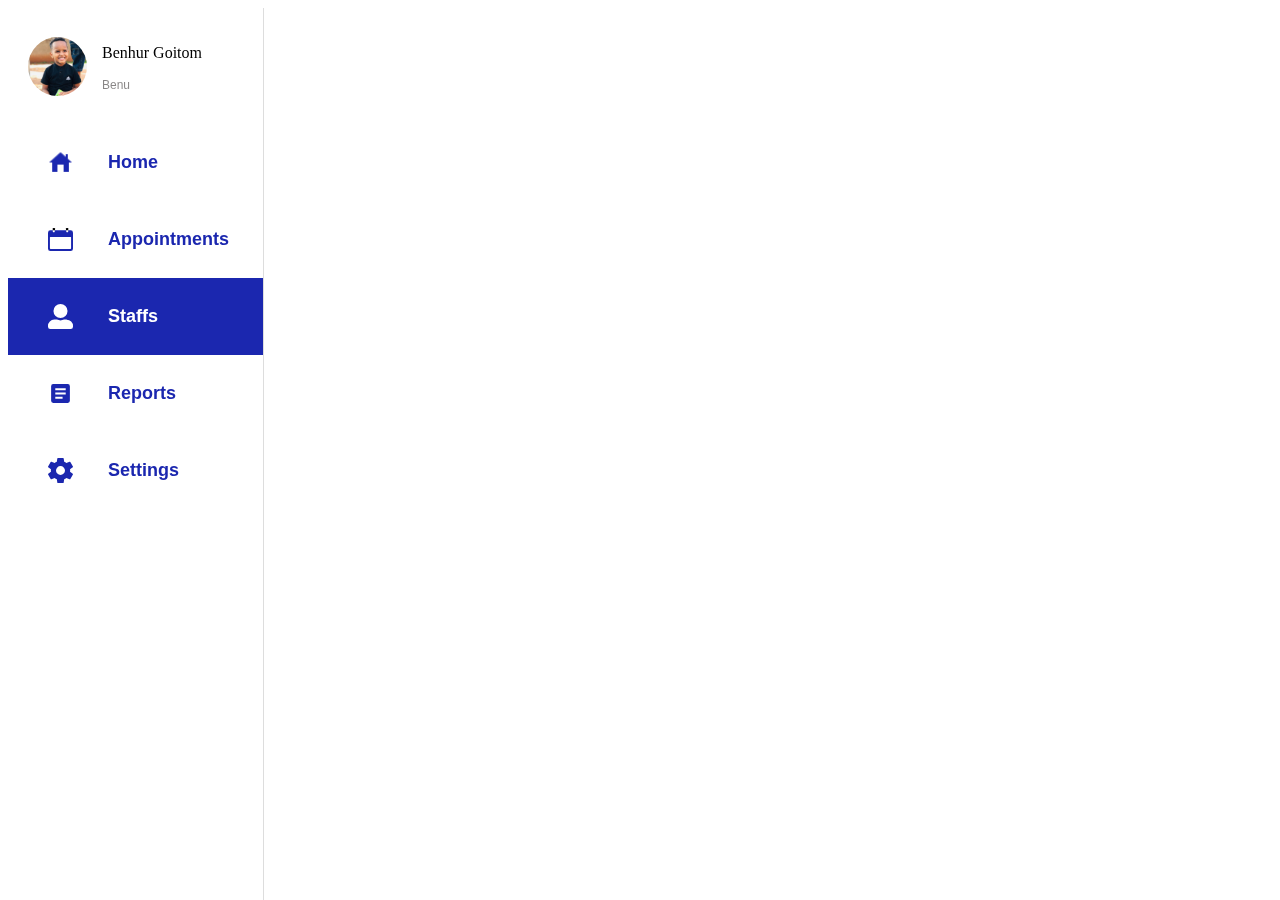
==== index.html @ 437769f2 "Adding a sidebar Menu" ====
<!DOCTYPE html>
<html lang="en">
<head>
    <meta charset="UTF-8">
    <meta http-equiv="X-UA-Compatible" content="IE=edge">
    <meta name="viewport" content="width=device-width, initial-scale=1.0">
    <title>lot Dashboard</title>
    <link rel="stylesheet" href="index.css">
</head>
<body>
    <div id="wrap">
        <div class="container">
            <div class="sidebar_container">
                <div class="profile">
                    <img class="profile_image" src="abidara.jpg" alt="">
                    <div class="profile_info">
                        <p class="profile__info">
                            Benhur Goitom
                        </p>
                        <p class="profile__info_content">
                            Benu
                        </p>
                    </div>
                </div>
                <a href="#">
                    <div class="container_menu">
                        <img class="container__menu_icon" src="home.png" alt="">
                        <p class="container_menu_title">Home</p>
                    </div>
                </a>
                <a href="#">
                    <div class="container_menu">
                        <img class="container_menu_icon" src="calendar.svg" alt="">
                        <p class="container_menu_title">Appointments</p>
                    </div>
                </a>
                <a href="#">
                    <div class="container_menu primary_storage">
                        <img class="container_menu_icon" src="user.svg" alt="">
                        <p class="container_menu_title_staff">Staffs</p>
                    </div>
                </a>
                <a href="#">
                    <div class="container_menu">
                        <img class="container_menu_icon" src="report.svg" alt="">
                        <p class="container_menu_title">Reports</p>
                    </div>
                </a>
                <a href="#">
                    <div class="container_menu">
                        <img class="sidebar_container__menu__icon" src="setting.svg" alt="">
                        <p class="container_menu_title">Settings</p>
                    </div>
                </a>
            </div>
        <!-- <div class="sidebar_container__menu">
                <img src="arrow.png" alt="">
                <p class="hide">Hide</p>
            </div> -->
        </div>
    </div>
    
</body>
</html>
---- index.css ----
body{

    font-family: -apple-system,BlinkMacSystemFont,"Segoe UI","Roboto","Oxygen","Ubuntu","Cantarell","Fira Sans","Droid Sans","Helvetica Neue",sans-serif;
}
* {
    box-sizing: border-box;
    text-decoration: none;
}
.container {
    display: flex;
}
.sidebar_container {
    position: fixed;
    display: flex;
    flex-direction: column;
    width: 20%;
    height: 100vh;
    border-right: 1px solid #ddd;
}
.profile {
    display: flex;
    align-items: center;
    padding: 20px;
}
.profile img {
    width: 59px;
    height: 59px;
    border-radius: 50%;
    margin-right: 15px;
    /* border: 1px solid #eee; */
}
.profile__info{
    font-family: "euclid_circular_b_medium";
}
.profile__info_content{
    font-size: 12px;
    color: #080000;
    opacity: .48;
    margin-top: 3px;
}
.container_menu {
    display: flex;
    align-items: center;
    padding: 10px 5px;
    cursor: pointer;
    /* border: 1px solid black; */
    font-weight: bold;
}
.container_menu img {
    width: 25px;
    margin: 10px 35px;
    /* border: 1px solid black; */
}
.container_menu_title{
    color: #1b27af;
    font-size: 18px;
    /* border: 1px solid black; */
}
.container_menu_title_staff{
    color: #fff;
    font-size: 18px;
    /* border: 1px solid black; */
}
.container_menu:last-child {
    margin: auto 0 0;
}
.primary_storage{
    background-color: #1b27af;
}
/* .layout_container__body {
    display: flex;
    flex-direction: column;
    margin-left: 20%;
    flex: 1 1;
} */
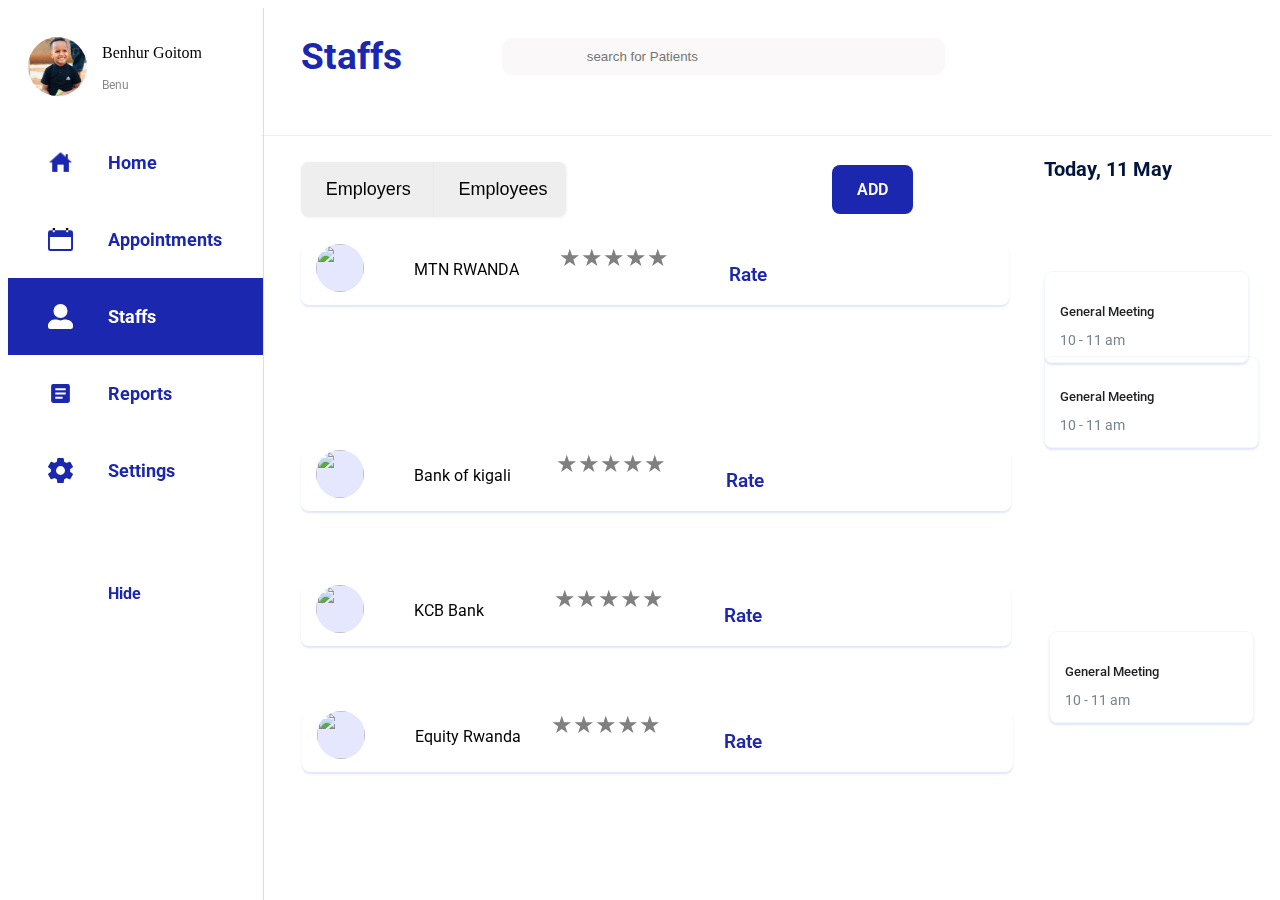
==== commit 3bc11464: "Adding Reports Page" ====
--- a/index.html
+++ b/index.html
@@ -6,6 +6,9 @@
     <meta name="viewport" content="width=device-width, initial-scale=1.0">
     <title>lot Dashboard</title>
     <link rel="stylesheet" href="index.css">
+    <link rel="preconnect" href="https://fonts.googleapis.com">
+<link rel="preconnect" href="https://fonts.gstatic.com" crossorigin>
+<link href="https://fonts.googleapis.com/css2?family=Bebas+Neue&family=Poppins:wght@300&family=Roboto:wght@300;400&display=swap" rel="stylesheet"> 
 </head>
 <body>
     <div id="wrap">
@@ -40,7 +43,7 @@
                         <p class="container_menu_title_staff">Staffs</p>
                     </div>
                 </a>
-                <a href="#">
+                <a href="reports.html">
                     <div class="container_menu">
                         <img class="container_menu_icon" src="report.svg" alt="">
                         <p class="container_menu_title">Reports</p>
@@ -53,11 +56,165 @@
                     </div>
                 </a>
             </div>
-        <!-- <div class="sidebar_container__menu">
-                <img src="arrow.png" alt="">
+        <div class="sidebar_container_menu">
+                <img src="left_arrow.svg" alt="">
                 <p class="hide">Hide</p>
-            </div> -->
+            </div>
         </div>
+                <div class="layout_staff">
+                    <div class="layout_staff_container">
+                        <p class="layout_staff_container_text">Staffs</p>     
+
+                        <div class="search_bar">
+                            <img src="search.svg" alt="">
+                            <input type="text" placeholder="search for Patients">
+                        </div>
+                        <div class="brightness">
+                            <img class="moon" src="moon.svg" alt="">
+                            <img class="logout" src="logout.svg" alt="">
+                        </div>
+                    </div>
+                    <!-- <ul class="main">
+                        <li>
+                            <input type="radio" name="tab" id="label-1">
+                            <label for="label-1">Tab one</label>
+                        </li>
+                        <div class="content">
+                            <h1>HTML TUTORIALS</h1>
+                            <p>Lorem ipsum dolor sit amet consectetur adipisicing elit. Molestiae eaque ex nostrum maxime ullam provident illo reiciendis optio, sequi corrupti? Adipisci dolores magnam veritatis id mollitia laborum in fuga iste.</p>
+                        </div>
+                        <li>
+                            <input type="radio" name="tab" id="label-2">
+                            <label for="label-2">Tab two</label>
+                        </li>
+                        <div class="content">
+                            <h1>Css TUTORIALS</h1>
+                            <p>Lorem ipsum dolor sit amet consectetur adipisicing elit. Molestiae eaque ex nostrum maxime ullam provident illo reiciendis optio, sequi corrupti? Adipisci dolores magnam veritatis id mollitia laborum in fuga iste.</p>
+                        </div>
+                    </ul> -->
+                    
+                    <div class="layout_container_body_section">
+                        <div class="layout_container_body_section_left">
+                            
+                            <div class="staff_container">
+                                <div class="staff_container_header">
+                                    <div class="button_container">
+                                        <button class="btn_employer">Employers</button>
+                                        <a href="employees.html"><button class="btn_employees">Employees</button></a>
+                                    </div>
+                                    <div class="staff_container_header_add_employee">
+                                        ADD
+                                    </div>
+                                    <!-- <div class="self_container_header_tabs">
+                                        <p class="employer_tab">Employers</p>
+                                        <p class="employees_tab">Employees</p>
+                                    </div> -->
+                                </div>
+                                <div class="holding_things">
+                                    <img class="MTN" src="index" alt="">
+                                    <p class="mtn_text">MTN RWANDA</p>
+                                    <span class="first_star_MTN" style="position: relative; overflow: hidden; cursor: pointer; display: block; float: left; color: gray; font-size: 24px;" data-index="0" data-forhalf="★">★</span>
+                                    <span class="" style="position: relative; overflow: hidden; cursor: pointer; display: block; float: left; color: gray; font-size: 24px;" data-index="0" data-forhalf="★">★</span>
+                                    <span class="" style="position: relative; overflow: hidden; cursor: pointer; display: block; float: left; color: gray; font-size: 24px;" data-index="0" data-forhalf="★">★</span>
+                                    <span class="" style="position: relative; overflow: hidden; cursor: pointer; display: block; float: left; color: gray; font-size: 24px;" data-index="0" data-forhalf="★">★</span>
+                                    <span class="" style="position: relative; overflow: hidden; cursor: pointer; display: block; float: left; color: gray; font-size: 24px;" data-index="0" data-forhalf="★">★</span>
+                                    <p class="rate_text">Rate</p>
+                                    <img class="edit_icon" src="edit.svg" alt="">
+                                    <img class="delete_icon" src="delete.svg" alt="">
+                                </div>
+                            </div>
+                        </div>
+                        <div class="holding_things2">
+                            <img class="kigali" src="kigali.png" alt="">
+                            <p class="mtn_text">Bank of kigali</p>
+                            <span class="first_star_KIGALI" style="position: relative; overflow: hidden; cursor: pointer; display: block; float: left; color: gray; font-size: 24px;" data-index="0" data-forhalf="★">★</span>
+                            <span class="" style="position: relative; overflow: hidden; cursor: pointer; display: block; float: left; color: gray; font-size: 24px;" data-index="0" data-forhalf="★">★</span>
+                            <span class="" style="position: relative; overflow: hidden; cursor: pointer; display: block; float: left; color: gray; font-size: 24px;" data-index="0" data-forhalf="★">★</span>
+                            <span class="" style="position: relative; overflow: hidden; cursor: pointer; display: block; float: left; color: gray; font-size: 24px;" data-index="0" data-forhalf="★">★</span>
+                            <span class="" style="position: relative; overflow: hidden; cursor: pointer; display: block; float: left; color: gray; font-size: 24px;" data-index="0" data-forhalf="★">★</span>
+                            <p class="rate_text">Rate</p>
+                            <img class="edit_icon" src="edit.svg" alt="">
+                            <img class="delete_icon" src="delete.svg" alt="">
+                        </div>
+                    </div> 
+                    <div class="holding_things3">
+                        <img class="KCB" src="KCB.png" alt="">
+                        <p class="mtn_text">KCB Bank</p>
+                        <span class="first_star_KCB" style="position: relative; overflow: hidden; cursor: pointer; display: block; float: left; color: gray; font-size: 24px;" data-index="0" data-forhalf="★">★</span>
+                        <span class="" style="position: relative; overflow: hidden; cursor: pointer; display: block; float: left; color: gray; font-size: 24px;" data-index="0" data-forhalf="★">★</span>
+                        <span class="" style="position: relative; overflow: hidden; cursor: pointer; display: block; float: left; color: gray; font-size: 24px;" data-index="0" data-forhalf="★">★</span>
+                        <span class="" style="position: relative; overflow: hidden; cursor: pointer; display: block; float: left; color: gray; font-size: 24px;" data-index="0" data-forhalf="★">★</span>
+                        <span class="" style="position: relative; overflow: hidden; cursor: pointer; display: block; float: left; color: gray; font-size: 24px;" data-index="0" data-forhalf="★">★</span>
+                        <p class="rate_text">Rate</p>
+                        <img class="edit_icon" src="edit.svg" alt="">
+                        <img class="delete_icon" src="delete.svg" alt="">
+                    </div>
+                </div>
+                <div class="holding_things4">
+                    <img class="equity" src="equity.png" alt="">
+                    <p class="mtn_text">Equity Rwanda</p>
+                    <span class="first_star_EQUITY" style="position: relative; overflow: hidden; cursor: pointer; display: block; float: left; color: gray; font-size: 24px;" data-index="0" data-forhalf="★">★</span>
+                    <span class="" style="position: relative; overflow: hidden; cursor: pointer; display: block; float: left; color: gray; font-size: 24px;" data-index="0" data-forhalf="★">★</span>
+                    <span class="" style="position: relative; overflow: hidden; cursor: pointer; display: block; float: left; color: gray; font-size: 24px;" data-index="0" data-forhalf="★">★</span>
+                    <span class="" style="position: relative; overflow: hidden; cursor: pointer; display: block; float: left; color: gray; font-size: 24px;" data-index="0" data-forhalf="★">★</span>
+                    <span class="" style="position: relative; overflow: hidden; cursor: pointer; display: block; float: left; color: gray; font-size: 24px;" data-index="0" data-forhalf="★">★</span>
+                    <p class="rate_text_equity">Rate</p>
+                    <img class="edit_icon" src="edit.svg" alt="">
+                    <img class="delete_icon" src="delete.svg" alt="">
+                </div>
+                <div class="layout_container_body_section_right">
+                    <div class="rightbar_container">
+                        <div class="rightbar_container_header">
+                            <img class="left_indicator" src="left_gray.d24df8e5.svg" alt="">
+                            <p class="calendar">
+                                Today, 11 May
+                            </p>
+                            <img class="right_indicator" src="right_gray.11b24a93.svg" alt="">
+                        </div>
+                        <div class="right_side_body">
+                            <div class="right_side_body_card">
+                                <img class="right_side_body_icon" src="meeting.svg" alt="">
+                                <div class="general_meeting">
+                                    <p class="general_meeting_text">
+                                        General Meeting
+                                    </p>
+                                    <p class="time_of_appointment">
+                                        10 - 11 am
+                                    </p>
+                                </div>
+                                <img class="menu_option" src="menu.svg" alt="">
+                            </div>
+                        </div>
+                    </div>
+                    <div class="right_side_body3">
+                        <div class="right_side_body_card3">
+                            <img class="right_side_body_icon" src="meeting.svg" alt="">
+                            <div class="general_meeting">
+                                <p class="general_meeting_text">
+                                    General Meeting
+                                </p>
+                                <p class="time_of_appointment">
+                                    10 - 11 am
+                                </p>
+                            </div>
+                            <img class="menu_option" src="menu.svg" alt="">
+                        </div>
+                        <div class="right_side_body2">
+                            <div class="right_side_body_card2">
+                                <img class="right_side_body_icon" src="marketing.svg" alt="">
+                                <div class="general_meeting">
+                                    <p class="general_meeting_text">
+                                        General Meeting
+                                    </p>
+                                    <p class="time_of_appointment">
+                                        10 - 11 am
+                                    </p>
+                                </div>
+                                <img class="menu_option" src="menu.svg" alt="">
+                            </div>
+                        </div>
+                    </div>
+                </div>
     </div>
     
 </body>
--- a/index.css
+++ b/index.css
@@ -18,9 +18,11 @@
     border-right: 1px solid #ddd;
 }
 .profile {
+    cursor: pointer;
     display: flex;
     align-items: center;
     padding: 20px;
+
 }
 .profile img {
     width: 59px;
@@ -46,6 +48,21 @@
     /* border: 1px solid black; */
     font-weight: bold;
 }
+.sidebar_container_menu{
+    display: flex;
+    align-items: center;
+    padding: 10px 5px;
+    cursor: pointer;
+    /* border: 1px solid black; */
+    font-weight: bold;
+    position: absolute;
+    margin-top: 43%;
+    color: #1b27af;
+}
+.sidebar_container_menu img{
+    width: 25px;
+    margin: 10px 35px;
+}
 .container_menu img {
     width: 25px;
     margin: 10px 35px;
@@ -67,9 +84,569 @@
 .primary_storage{
     background-color: #1b27af;
 }
+
 /* .layout_container__body {
     display: flex;
     flex-direction: column;
     margin-left: 20%;
     flex: 1 1;
-} */+} */
+
+.layout_staff{
+    margin-left: 20%;
+    flex-direction: column;
+    flex: 1 1;
+    display: flex;
+}
+.layout_staff_container{
+    padding: 20px 20px 20px 40px;
+    border-bottom: 1px solid #eee;
+    justify-content: space-between;
+    align-items: center;
+    display: flex;
+    border: px solid black;
+    margin-top: -30px;
+}
+.layout_staff_container_text{
+    font-size: 37px;
+    font-weight: bold;
+    color: #1b27af;
+}
+.search_bar{
+    padding: 10px;
+    margin-right: 40%;
+    display: flex;
+    float: 1 1;
+    align-items: center;
+    border-radius: 10px;
+    background-color: rgb(250, 248, 248);
+    margin-left: 100px;
+    border: px solid black;
+}
+.search_bar img{
+    width: 18px;
+    margin: 0px 15px 0px 40px;
+}
+.search_bar input{
+    background-color: transparent;
+    border: none;
+    outline: none;
+    color: #8692a6;
+    width: 350px;
+    border: px solid black;
+}
+.brightness{
+    padding: 10px;
+    display: flex;
+    justify-content: flex-end;
+    /* border: 1px solid black; */
+    position: absolute;
+    margin-left: 65%;
+}
+.moon{
+    cursor: pointer;
+    width: 25px;
+    margin: 5px 10px;
+}
+.logout{
+    cursor: pointer;
+    width: 25px;
+    margin: 5px 10px;
+}
+.layout_container_body_section_left {
+    position: fixed;
+    height: 100%;
+    width: 60%;
+    overflow: auto;
+    padding: 20px 20px 20px 40px;
+}
+/* .self_container_header_tabs {
+    display: flex;
+    background: rgba(204,209,255,.20392156862745098) 0 0 no-repeat padding-box;
+    border-radius: 8px;
+    padding: 10px;
+} */
+/* .self_container_header_tabs p:first-child {
+    margin-right: 10px;
+}
+.self_container_header_tabs p {
+    padding: 5px 25px;
+    box-shadow: .5px .5px 3px rgba(0,28,105,.050980392156862744);
+    border-radius: 8px;
+    cursor: pointer;
+    transition: all .2s linear;
+} */
+
+.staff_container_header{
+    width: 100%;
+    height: 350px;
+    margin-top: -20%;
+    display: flex;
+    align-items: center;
+}
+.btn_employees{
+    padding: 5px 25px;
+    box-shadow: .5px .5px 3px rgba(0,28,105,.050980392156862744);
+    border-radius: 0px 8px 8px 0px;
+    cursor: pointer;
+    transition: all .2s linear;
+}
+.btn_employer{
+    padding: 5px 25px;
+    box-shadow: .5px .5px 3px rgba(0,28,105,.050980392156862744);
+    border-radius: 8px 0px 0px 8px;
+    cursor: pointer;
+    transition: all .2s linear;
+}
+.staff_container_header .button_container{
+    height: 15.5%;   
+    width: 75%;
+}
+.staff_container_header .button_container button{
+    width: 25%;
+    height: 100%;
+    float: left;
+    border: none;
+    outline: none;
+    cursor: pointer;
+    font-family: sans-serif;
+    font-size: 18px;
+    background-color: #eee;
+}
+.staff_container_header .button_container button:hover{
+    background-color: #d7d4d4;
+}   
+.staff_container_header_add_employee {
+    background: #1b27af;
+    padding: 10px 25px;
+    font-weight: 600;
+    color: #fff;
+    border-radius: 8px;
+    padding: 15px 25px;
+    text-align: center;
+    cursor: pointer;
+}
+.holding_things{
+    border: px solid black;
+    display: flex;
+    margin-top: -120px;
+    box-shadow: 0 2px 2px rgba(53,101,211,.1607843137254902);
+    border-radius: 8px;
+}
+.holding_things2{
+    border: px solid black;
+    display: flex;
+    box-shadow: 0 2px 2px rgba(53,101,211,.1607843137254902);
+    border-radius: 8px;
+    position: absolute;
+    top: 50%;
+    margin-left: 40px;
+    width: 55.5%;
+}
+.holding_things3{
+    border: px solid black;
+    display: flex;
+    box-shadow: 0 2px 2px rgba(53,101,211,.1607843137254902);
+    border-radius: 8px;
+    position: absolute;
+    top: 65%;
+    margin-left: 40px;
+    width: 55.5%;
+}
+.holding_things4{
+    border: px solid black;
+    display: flex;
+    box-shadow: 0 2px 2px rgba(53,101,211,.1607843137254902);
+    border-radius: 8px;
+    position: absolute;
+    top: 79%;
+    margin-left: 23%;
+    width: 55.5%;
+}
+.mtn_text{
+    border: px solid black;
+    margin-left: 30px;
+}
+.star{
+    width: 25px;
+    height: 35px;
+    cursor: pointer;
+}
+.star:hover{
+    color: gold;
+}
+.star1{
+    width: 25px;
+    height: 35px;
+    margin-left: 60px;
+    cursor: pointer;
+}
+.rate_text{
+    cursor: pointer;
+    margin-left: 60px;
+    font-size: 19px;
+    font-weight: 600;
+    color: #1b27af;
+}
+.edit_icon{
+    width: 24px;
+    margin-right: 10px;
+    margin-left: 150px;
+}
+.edit_icon_employees{
+    width: 24px;
+    margin-right: 10px;
+    margin-left: 250px;
+}
+.delete_icon{
+    width: 24px;   
+}
+.star_KCB{
+    width: 25px;
+    height: 35px;
+    margin-left: 90px;
+    cursor: pointer;
+}
+.rate_text_equity{
+    cursor: pointer;
+    margin-left: 63px;
+    font-size: 19px;
+    font-weight: 600;
+    color: #1b27af;   
+}
+.kigali{
+    margin: 0 20px 0 15px;
+    background: #e5e7ff;
+    border-radius: 50%;
+    width: 48px;
+    height: 48px;
+}
+.KCB{
+    margin: 0 20px 0 15px;
+    background: #e5e7ff;
+    border-radius: 50%;
+    width: 48px;
+    height: 48px;
+}
+.equity{
+    margin: 0 20px 0 15px;
+    background: #e5e7ff;
+    border-radius: 50%;
+    width: 48px;
+    height: 48px;
+}
+.MTN{
+    margin: 0 20px 0 15px;
+    background: #e5e7ff;
+    border-radius: 50%;
+    width: 48px;
+    height: 48px;
+}
+.holding_things .edit_icon{
+    margin-left: 136px;
+}
+.layout_container_body_section_right{
+    position: fixed;
+    width: 20%;
+    height: 100%;
+    right: 0;
+}
+.rightbar_container{
+    padding: 20px;
+    display: flex;
+    flex-direction: column; 
+    height: 100%;
+    overflow: auto;
+}
+.left_indicator{
+    width: 24px;
+    position: absolute;
+    left: 1px;
+    right: 30px;
+    margin-left: -10px;
+}
+.calendar{
+    color: #001440;
+    font-size: 20px;
+    position: absolute;
+    top: 1px;
+    font-weight: bold;
+}
+.calendar2{
+    color: #001440;
+    font-size: 20px;
+    position: absolute;
+    top: 120px;
+    font-weight: bold;
+    margin-top: 30px;
+}
+.right_indicator{
+    width: 24px;
+    position: absolute;
+    right: 90px;
+    top: 20px;
+    left: 160px;
+}
+.right_indicator2{
+    width: 24px;
+    position: absolute;
+    right: 50px;
+    top: 150px;
+    left: 155px;
+}
+.left_indicator2{
+    width: 24px;
+    position: absolute;
+    right: 250px;
+    top: 150px;
+}
+.right_side_body_card{
+    box-shadow: 0 2px 2px rgba(53,101,211,.1607843137254902);
+    border: 1px solid rgba(0,116,137,.050980392156862744);
+    border-radius: 8px;
+    position: absolute;
+    top: 15%;
+    width: 80%;
+}
+.right_side_body_card30{
+    box-shadow: 0 2px 2px rgba(53,101,211,.1607843137254902);
+    border: 1px solid rgba(0,116,137,.050980392156862744);
+    border-radius: 8px;
+    position: absolute;
+    top: 35%;
+    width: 43%;
+}
+.right_side_body_card10{
+    box-shadow: 0 2px 2px rgba(53,101,211,.1607843137254902);
+    border: 1px solid rgba(0,116,137,.050980392156862744);
+    border-radius: 8px;
+    position: absolute;
+    top: 35%;
+    width: 80%;
+}
+.right_side_body_card2{
+    box-shadow: 0 2px 2px rgba(53,101,211,.1607843137254902);
+    border: 1px solid rgba(0,116,137,.050980392156862744);
+    border-radius: 8px;
+    position: absolute;
+    top: 15%;
+    width: 43%;
+}
+.right_side_body_card20{
+    box-shadow: 0 2px 2px rgba(53,101,211,.1607843137254902);
+    border: 1px solid rgba(0,116,137,.050980392156862744);
+    border-radius: 8px;
+    position: absolute;
+    top: 75%;
+    width: 80%;
+    margin-left: 30px;
+}
+.right_side_body_card3{
+    box-shadow: 0 2px 2px rgba(53,101,211,.1607843137254902);
+    border: 1px solid rgba(0,116,137,.050980392156862744);
+    border-radius: 8px;
+    position: absolute;
+    top: 55%;
+    left: 25px;
+    width: 80%;
+}
+.right_side_body_card10{
+    box-shadow: 0 2px 2px rgba(53,101,211,.1607843137254902);
+    border: 1px solid rgba(0,116,137,.050980392156862744);
+    border-radius: 8px;
+    position: absolute;
+    top: 55%;
+    left: 25px;
+    width: 80%;
+}
+.general_meeting{
+    margin: 0px 15px;
+    flex: 1 1;
+}
+.general_meeting_text{
+    font-weight: 500;
+    color: #1e2022;
+    font-size: 13px;
+    border: px solid black;
+}
+.time_of_appointment{
+    color: #77838f;
+    font-size: 14px;
+    margin-top: 5px;
+}
+.menu_option{
+    right: 5px;
+    top: 50px;
+    position: absolute;
+    cursor: pointer;
+}
+.right_side_body2{
+    position: absolute;
+    top: 220px;
+    left: 20px;
+    width: 500px;
+}
+
+
+
+element {
+    position: relative;
+    overflow: hidden;
+    cursor: pointer;
+    display: block;
+    float: left;
+    color: gray;
+    font-size: 24px;
+    border: 1px solid black;
+}
+.element:hover{
+    color: rgb(255, 215, 0);
+}
+span{
+    border: px solid black;
+}
+.first_star_KCB {
+    margin-left: 70px;
+}
+.first_star_MTN{
+    margin-left: 40px;
+}
+.first_star_KIGALI{
+    margin-left: 45px;
+}
+.first_star_EQUITY{
+    margin-left: 30px;
+}
+.holding_things5{
+    border: px solid black;
+    display: flex;
+    margin-top: 20px;
+    box-shadow: 0 2px 2px rgba(53,101,211,.1607843137254902);
+    border-radius: 8px;
+}
+.holding_things6{
+    border: px solid black;
+    display: flex;
+    margin-top: 265px;
+    box-shadow: 0 2px 2px rgba(53,101,211,.1607843137254902);
+    border-radius: 8px;
+    margin-left: 40px;
+    width: 70%;
+}
+.student_rate{
+    border: px solid black;
+    width: 77%;
+    margin-left: 5px;
+    font-size: 32px;
+    margin: 20px 0px;
+    position: absolute;
+    top: 350%;
+}
+.report_container_wrap{
+    position: fixed;
+    width: 60%;
+    padding: 20px 20px 20px 40px;
+}
+.date{
+    align-items: center;
+    margin: auto 0 auto 0;
+    display: flex;
+}
+.text_from{
+    font-family: poppins;
+    font-weight: 600;
+    color: #1b27af;
+    font-size: 14px;
+}
+.date_calendar{
+    position: absolute;
+    top: 400%;
+    left: 35%;
+    margin-left: 20px;
+    border: px solid black;
+}
+.date_calendar_to{
+    position: absolute;
+    top: 400%;
+    left: 65%;
+    border: px solid black;
+    font-family: "poppins";
+}
+.select_date{
+    padding: 10px 15px;
+    margin: 0 10px;
+    border: 1px solid rgba(0,116,137,.12156862745098039);
+    border-radius: 8px;
+}
+input{
+    color: #8692a6;
+    outline: none;
+}
+table{
+    border: px solid black;
+    position: absolute;
+    top: 200px;
+    width: 90%;
+    height: 65vh;
+    margin-top: 20px;
+    color: #1b27af;
+}
+table th {
+    text-align: left;
+    border-right: 3px solid #fff;
+}
+table td {
+    text-align: left;
+    border-right: 3px solid #fff;
+}
+th{
+    font-family: 600;
+    color: #1b27af;
+    background-color: rgba(57,70,189,.058823529411764705);
+}
+.img_table{
+    vertical-align: middle;
+    margin-right: 10px;
+}
+.date_joined{
+    font-family: "poppins";
+    font-size: 14px;
+    color: #77838f;
+}
+.service_fee{
+    font-weight: 700;
+}
+.get_paid{
+    font-weight: 700;
+}
+.right_side_body_card_report{
+    border: 1px solid rgba(53, 101, 211, .1607843137254902);
+    position: absolute;
+    top: 500px;
+    box-shadow: 0 2px 2px rgba(0, 116, 137, 0.50980392156862744);
+    left: 25px;
+    width: 80%;
+    border-radius: 8px;
+}
+.calendar_reports{
+    color: #001440;
+    font-size: 20px;
+    position: absolute;
+    top: 130px;
+    font-weight: bold;   
+}
+.right_indicator_reports{
+    width: 24px;
+    position: absolute;
+    right: 90px;
+    top: 150px;
+    left: 160px;
+}
+.left_indicator_reports{
+    width: 24px;
+    position: absolute;
+    left: 1px;
+    right: 30px;
+    top: 150px;
+    margin-left: -10px;
+}